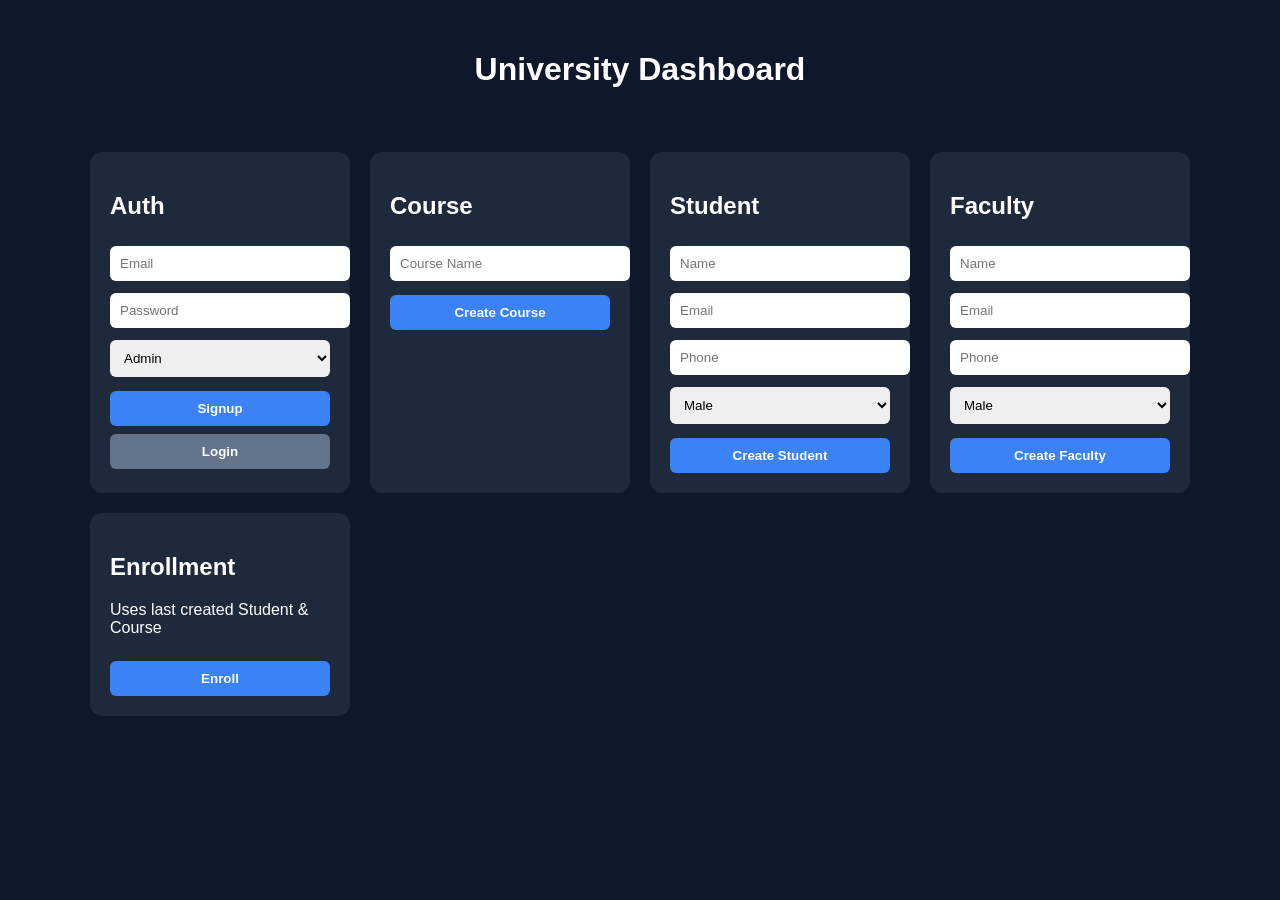
==== frontend/index.html @ dffaaad4 "feat: integrate frontend with backend, add auth security fixes, role protection, and improved UI" ====
<!DOCTYPE html>
<html lang="en">
<head>
    <meta charset="UTF-8">
    <title>University Dashboard</title>
    <link rel="stylesheet" href="style.css">
</head>
<body>

<div class="container">

    <h1>University Dashboard</h1>

    <div id="message" class="message"></div>

    <div class="grid">

        <!-- AUTH -->
        <div class="card">
            <h2>Auth</h2>
            <input id="email" placeholder="Email">
            <input id="password" type="password" placeholder="Password">

            <select id="role">
                <option value="admin">Admin</option>
                <option value="faculty">Faculty</option>
                <option value="student">Student</option>
            </select>

            <button onclick="signup()">Signup</button>
            <button class="secondary" onclick="login()">Login</button>
        </div>

        <!-- COURSE -->
        <div class="card">
            <h2>Course</h2>
            <input id="course_name" placeholder="Course Name">
            <button onclick="createCourse()">Create Course</button>
        </div>

        <!-- STUDENT -->
        <div class="card">
            <h2>Student</h2>
            <input id="student_name" placeholder="Name">
            <input id="student_email" placeholder="Email">
            <input id="phone" placeholder="Phone">
            <select id="gender">
                <option value="male">Male</option>
                <option value="female">Female</option>
            </select>
            <button onclick="createStudent()">Create Student</button>
        </div>

        <!-- FACULTY -->
        <div class="card">
            <h2>Faculty</h2>
            <input id="faculty_name" placeholder="Name">
            <input id="faculty_email" placeholder="Email">
            <input id="faculty_phone" placeholder="Phone">
            <select id="faculty_gender">
                <option value="male">Male</option>
                <option value="female">Female</option>
            </select>
            <button onclick="createFaculty()">Create Faculty</button>
        </div>

        <!-- ENROLL -->
        <div class="card">
            <h2>Enrollment</h2>
            <p>Uses last created Student & Course</p>
            <button onclick="enroll()">Enroll</button>
        </div>

    </div>

</div>

<script src="app.js"></script>
</body>
</html>
---- frontend/style.css ----
body {
    margin: 0;
    font-family: 'Segoe UI', sans-serif;
    background: #0f172a;
    color: #fff;
}

.container {
    padding: 30px;
    max-width: 1100px;
    margin: auto;
}

h1 {
    text-align: center;
    margin-bottom: 20px;
}

.grid {
    display: grid;
    grid-template-columns: repeat(auto-fit, minmax(250px, 1fr));
    gap: 20px;
}

.card {
    background: #1e293b;
    padding: 20px;
    border-radius: 12px;
}

input, select {
    width: 100%;
    padding: 10px;
    margin: 6px 0;
    border-radius: 6px;
    border: none;
}

button {
    width: 100%;
    padding: 10px;
    margin-top: 8px;
    border: none;
    border-radius: 6px;
    background: #3b82f6;
    color: white;
    font-weight: bold;
    cursor: pointer;
}

button.secondary {
    background: #64748b;
}

.message {
    margin-bottom: 20px;
    padding: 12px;
    border-radius: 8px;
    font-weight: bold;
}

.success {
    background: #065f46;
    color: #34d399;
}

.error {
    background: #7f1d1d;
    color: #f87171;
}
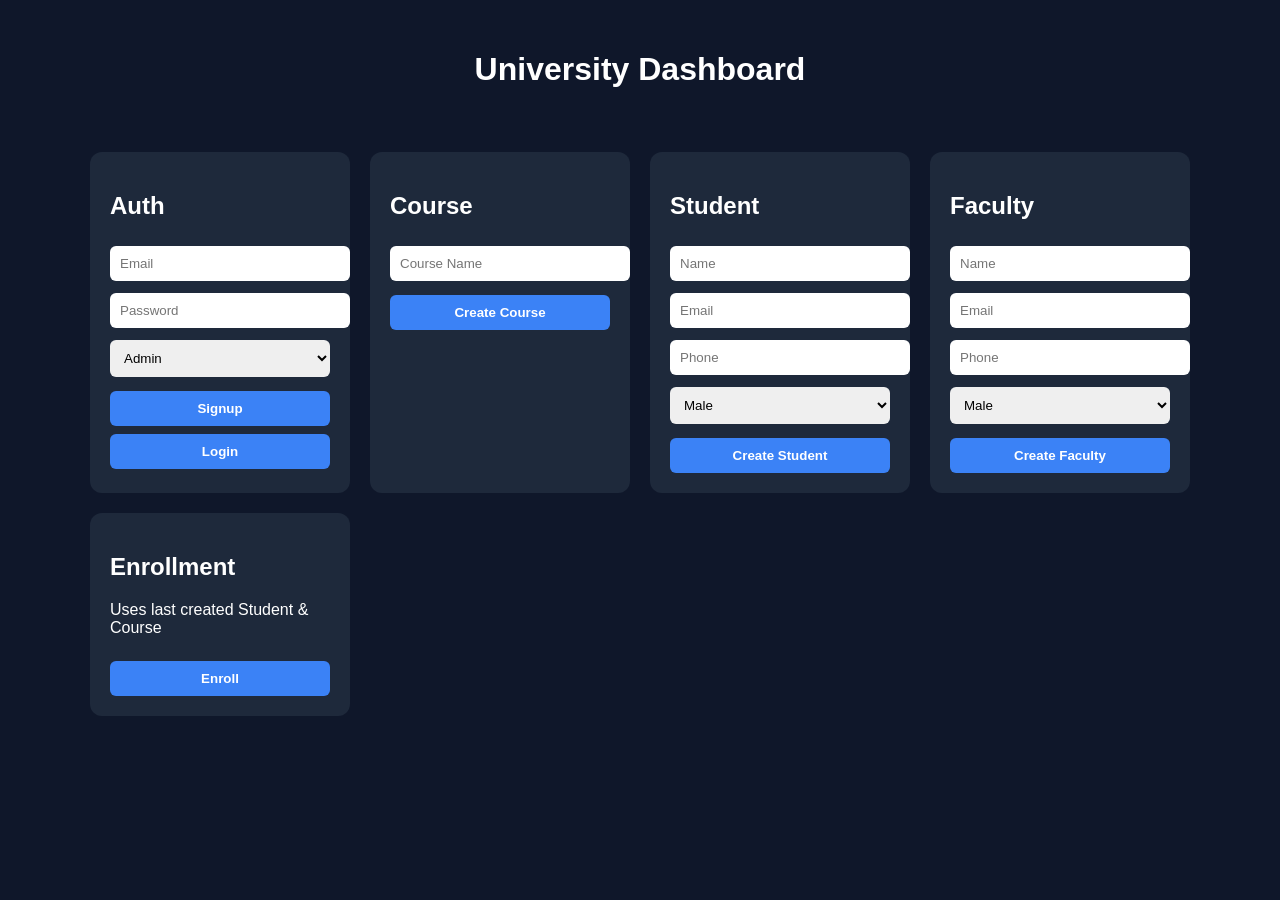
==== commit 0149abd9: "Fixed Docker container and fixed frontend" ====
--- a/frontend/index.html
+++ b/frontend/index.html
@@ -27,15 +27,15 @@
                 <option value="student">Student</option>
             </select>
 
-            <button onclick="signup()">Signup</button>
-            <button class="secondary" onclick="login()">Login</button>
+            <button id="signupBtn">Signup</button>
+            <button id="loginBtn">Login</button>
         </div>
 
         <!-- COURSE -->
         <div class="card">
             <h2>Course</h2>
             <input id="course_name" placeholder="Course Name">
-            <button onclick="createCourse()">Create Course</button>
+            <button type="button" onclick="createCourse()">Create Course</button>
         </div>
 
         <!-- STUDENT -->
@@ -48,7 +48,7 @@
                 <option value="male">Male</option>
                 <option value="female">Female</option>
             </select>
-            <button onclick="createStudent()">Create Student</button>
+            <button type="button" onclick="createStudent()">Create Student</button>
         </div>
 
         <!-- FACULTY -->
@@ -61,14 +61,14 @@
                 <option value="male">Male</option>
                 <option value="female">Female</option>
             </select>
-            <button onclick="createFaculty()">Create Faculty</button>
+            <button type="button" onclick="createFaculty()">Create Faculty</button>
         </div>
 
         <!-- ENROLL -->
         <div class="card">
             <h2>Enrollment</h2>
             <p>Uses last created Student & Course</p>
-            <button onclick="enroll()">Enroll</button>
+            <button type="button" onclick="enroll()">Enroll</button>
         </div>
 
     </div>
